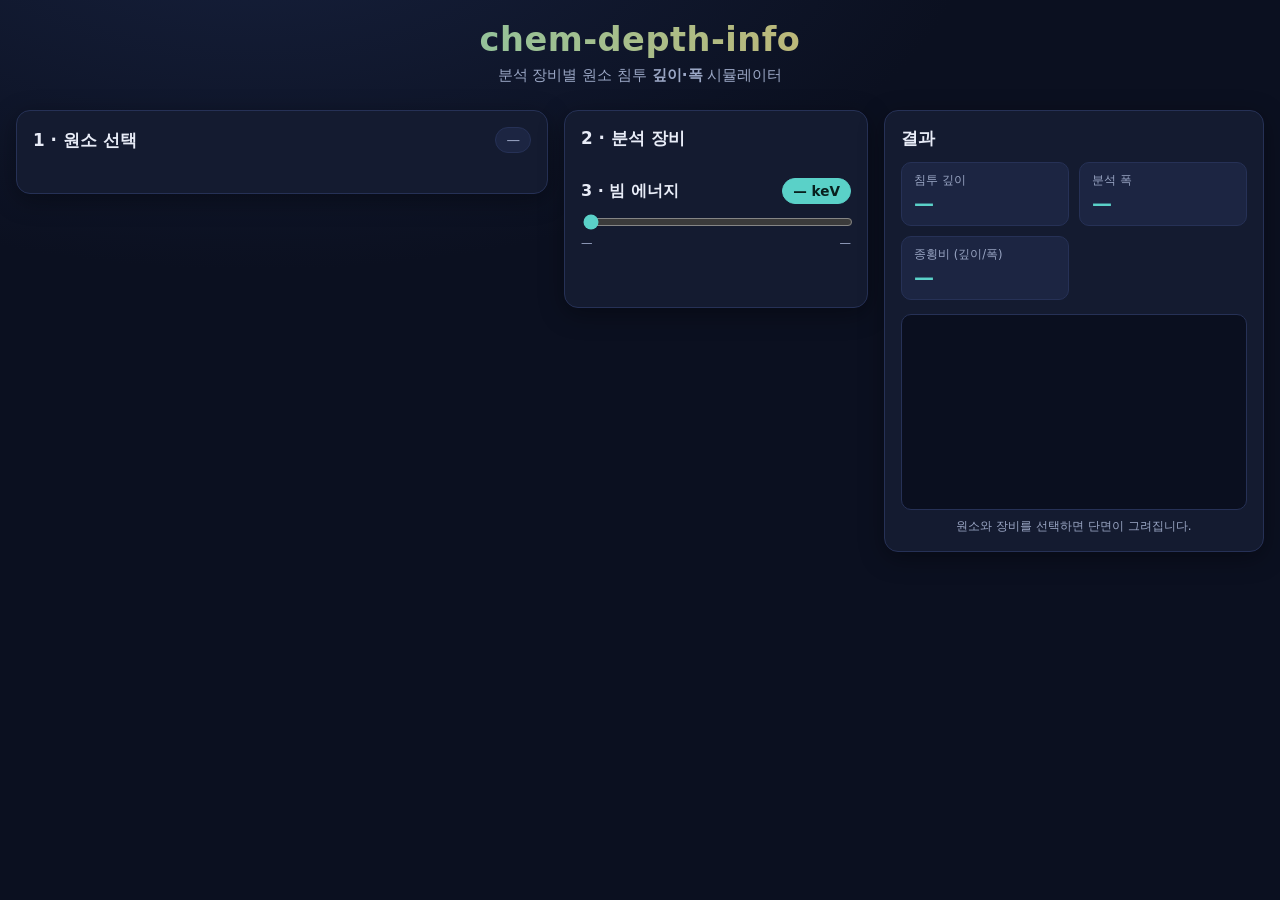
==== docs/index.html @ 16e29ca2 "Add a static GitHub Pages build of the depth simulator Port the Python penetration model to JavaScri" ====
<!DOCTYPE html>
<html lang="ko">
<head>
  <meta charset="utf-8" />
  <meta name="viewport" content="width=device-width, initial-scale=1, viewport-fit=cover" />
  <meta name="theme-color" content="#0b1020" />
  <title>chem-depth-info · 화학 분석 깊이 시뮬레이터</title>
  <script>
    (function () {
      var path = location.pathname;
      var dir = path.endsWith("/") ? path : path.replace(/\/[^/]*$/, "/");
      var base = document.createElement("base");
      base.href = dir;
      document.head.appendChild(base);
    })();
  </script>
  <link rel="stylesheet" href="css/style.css" />
</head>
<body>
  <header class="app-header">
    <h1>chem-depth-info</h1>
    <p class="tagline">분석 장비별 원소 침투 <strong>깊이·폭</strong> 시뮬레이터</p>
    <p id="load-error" class="equipment-desc" hidden></p>
  </header>

  <main class="layout">
    <section class="panel table-panel" aria-label="주기율표">
      <div class="panel-title">
        <h2>1 · 원소 선택</h2>
        <span id="selected-label" class="pill">—</span>
      </div>
      <div id="periodic-table" class="periodic-table" role="grid"></div>
      <ul class="legend" id="legend"></ul>
    </section>

    <section class="panel control-panel">
      <div class="panel-title"><h2>2 · 분석 장비</h2></div>
      <div id="equipment-list" class="equipment-list" role="radiogroup"></div>

      <div class="energy-block">
        <div class="energy-head">
          <h3>3 · 빔 에너지</h3>
          <span id="energy-readout" class="pill pill-accent">— keV</span>
        </div>
        <input type="range" id="energy-slider" min="0" max="1" step="0.01" value="0" />
        <div class="energy-scale"><span id="energy-min">—</span><span id="energy-max">—</span></div>
        <p id="equipment-desc" class="equipment-desc"></p>
      </div>
    </section>

    <section class="panel result-panel">
      <div class="panel-title"><h2>결과</h2></div>
      <div class="metrics">
        <div class="metric">
          <span class="metric-label">침투 깊이</span>
          <span class="metric-value" id="m-depth">—</span>
        </div>
        <div class="metric">
          <span class="metric-label">분석 폭</span>
          <span class="metric-value" id="m-width">—</span>
        </div>
        <div class="metric">
          <span class="metric-label">종횡비 (깊이/폭)</span>
          <span class="metric-value" id="m-aspect">—</span>
        </div>
        <div class="metric" id="crater-metric" hidden>
          <span class="metric-label">스퍼터 크레이터 깊이</span>
          <span class="metric-value" id="m-crater">—</span>
        </div>
      </div>
      <figure class="viz">
        <canvas id="viz-canvas" width="640" height="360" aria-label="단면 시각화"></canvas>
        <figcaption id="viz-caption">원소와 장비를 선택하면 단면이 그려집니다.</figcaption>
      </figure>
    </section>
  </main>

  <script src="js/simulation.js"></script>
  <script src="js/app.js"></script>
</body>
</html>
---- docs/css/style.css ----
:root {
  --bg: #0b1020;
  --bg-panel: #141b30;
  --bg-panel-2: #1c2542;
  --text: #e8ecf7;
  --text-dim: #9aa6c4;
  --accent: #5ad1c8;
  --accent-2: #f6a94b;
  --border: #263156;
  --shadow: 0 6px 24px rgba(0, 0, 0, 0.35);
  --radius: 14px;
}

* { box-sizing: border-box; }

body {
  margin: 0;
  font-family: system-ui, -apple-system, "Segoe UI", Roboto, "Noto Sans KR", sans-serif;
  background: radial-gradient(1200px 600px at 20% -10%, #16203c 0%, var(--bg) 60%);
  color: var(--text);
  min-height: 100vh;
  -webkit-text-size-adjust: 100%;
}

.app-header {
  padding: 20px 20px 8px;
  text-align: center;
}
.app-header h1 {
  margin: 0;
  font-size: clamp(1.4rem, 3vw, 2.1rem);
  letter-spacing: 0.5px;
  background: linear-gradient(90deg, var(--accent), var(--accent-2));
  -webkit-background-clip: text;
  background-clip: text;
  color: transparent;
}
.tagline { margin: 6px 0 0; color: var(--text-dim); font-size: 0.95rem; }

.layout {
  display: grid;
  grid-template-columns: minmax(0, 1.4fr) minmax(260px, 0.8fr) minmax(300px, 1fr);
  gap: 16px;
  padding: 16px;
  max-width: 1500px;
  margin: 0 auto;
  align-items: start;
}

.panel {
  background: var(--bg-panel);
  border: 1px solid var(--border);
  border-radius: var(--radius);
  padding: 16px;
  box-shadow: var(--shadow);
}
.panel-title {
  display: flex;
  align-items: center;
  justify-content: space-between;
  margin-bottom: 12px;
}
.panel-title h2 { margin: 0; font-size: 1.05rem; color: var(--text); }
.panel-title h3, .energy-head h3 { margin: 0; font-size: 1rem; }

.pill {
  font-size: 0.85rem;
  padding: 4px 10px;
  border-radius: 999px;
  background: var(--bg-panel-2);
  border: 1px solid var(--border);
  color: var(--text-dim);
}
.pill-accent { color: #08201e; background: var(--accent); border-color: var(--accent); font-weight: 600; }

/* Periodic table */
.periodic-table {
  display: grid;
  grid-template-columns: repeat(18, minmax(0, 1fr));
  grid-auto-rows: 1fr;
  gap: 3px;
}
.element {
  position: relative;
  aspect-ratio: 1 / 1;
  border: 1px solid rgba(255, 255, 255, 0.08);
  border-radius: 5px;
  background: var(--cat, #ced4da);
  color: #0b1020;
  cursor: pointer;
  padding: 2px;
  font-weight: 600;
  display: flex;
  flex-direction: column;
  justify-content: center;
  align-items: center;
  transition: transform 0.08s ease, box-shadow 0.08s ease, outline-color 0.08s;
  outline: 2px solid transparent;
  min-width: 0;
}
.element:hover { transform: translateY(-2px); box-shadow: 0 4px 12px rgba(0,0,0,0.4); z-index: 2; }
.element.selected { outline-color: #fff; transform: translateY(-2px); box-shadow: 0 0 0 2px var(--accent-2); z-index: 3; }
.element .num { position: absolute; top: 2px; left: 4px; font-size: 0.5rem; opacity: 0.75; }
.element .sym { font-size: clamp(0.6rem, 1.1vw, 1rem); line-height: 1; }

/* Category colors */
.cat-nonmetals { --cat: #7ee787; }
.cat-noble-gases { --cat: #a5d8ff; }
.cat-alkali-metals { --cat: #ffa8a8; }
.cat-alkaline-earth-metals { --cat: #ffd8a8; }
.cat-metalloids { --cat: #b2f2bb; }
.cat-halogens { --cat: #99e9f2; }
.cat-post-transition-metals { --cat: #bac8ff; }
.cat-transition-metals { --cat: #ffec99; }
.cat-lanthanides { --cat: #eebefa; }
.cat-actinides { --cat: #fcc2d7; }
.cat-unknown { --cat: #ced4da; }

.legend {
  list-style: none;
  display: flex;
  flex-wrap: wrap;
  gap: 6px 12px;
  padding: 12px 0 0;
  margin: 0;
  font-size: 0.72rem;
  color: var(--text-dim);
}
.legend li { display: flex; align-items: center; gap: 5px; }
.legend .swatch { width: 12px; height: 12px; border-radius: 3px; background: var(--cat); }

/* Equipment */
.equipment-list { display: flex; flex-direction: column; gap: 8px; }
.equipment-btn {
  text-align: left;
  border: 1px solid var(--border);
  background: var(--bg-panel-2);
  color: var(--text);
  border-radius: 10px;
  padding: 10px 12px;
  cursor: pointer;
  transition: border-color 0.1s, background 0.1s;
}
.equipment-btn:hover { border-color: var(--accent); }
.equipment-btn.active { border-color: var(--accent); background: #1f3a44; box-shadow: inset 0 0 0 1px var(--accent); }
.equipment-btn .eq-name { font-weight: 700; }
.equipment-btn .eq-full { display: block; font-size: 0.72rem; color: var(--text-dim); margin-top: 2px; }
.equipment-btn .eq-probe {
  float: right;
  font-size: 0.65rem;
  text-transform: uppercase;
  letter-spacing: 0.5px;
  color: var(--accent);
}

.energy-block { margin-top: 16px; }
.energy-head { display: flex; align-items: center; justify-content: space-between; margin-bottom: 8px; }
#energy-slider { width: 100%; accent-color: var(--accent); }
.energy-scale { display: flex; justify-content: space-between; font-size: 0.72rem; color: var(--text-dim); margin-top: 2px; }
.equipment-desc { font-size: 0.8rem; color: var(--text-dim); margin: 10px 0 0; min-height: 2.4em; }

/* Results */
.metrics { display: grid; grid-template-columns: 1fr 1fr; gap: 10px; }
.metric {
  background: var(--bg-panel-2);
  border: 1px solid var(--border);
  border-radius: 10px;
  padding: 10px 12px;
}
.metric-label { display: block; font-size: 0.72rem; color: var(--text-dim); }
.metric-value { display: block; font-size: 1.25rem; font-weight: 700; margin-top: 3px; color: var(--accent); }

.viz { margin: 14px 0 0; }
#viz-canvas { width: 100%; height: auto; background: #0a0f1f; border: 1px solid var(--border); border-radius: 10px; display: block; }
#viz-caption { font-size: 0.75rem; color: var(--text-dim); margin-top: 8px; text-align: center; }

/* Responsive: tablet */
@media (max-width: 1100px) {
  .layout { grid-template-columns: 1fr 1fr; }
  .table-panel { grid-column: 1 / -1; }
}

/* Responsive: mobile */
@media (max-width: 720px) {
  .layout { grid-template-columns: 1fr; padding: 10px; gap: 12px; }
  .periodic-table { gap: 2px; }
  .element .num { font-size: 0.42rem; }
  .metrics { grid-template-columns: 1fr 1fr; }
}
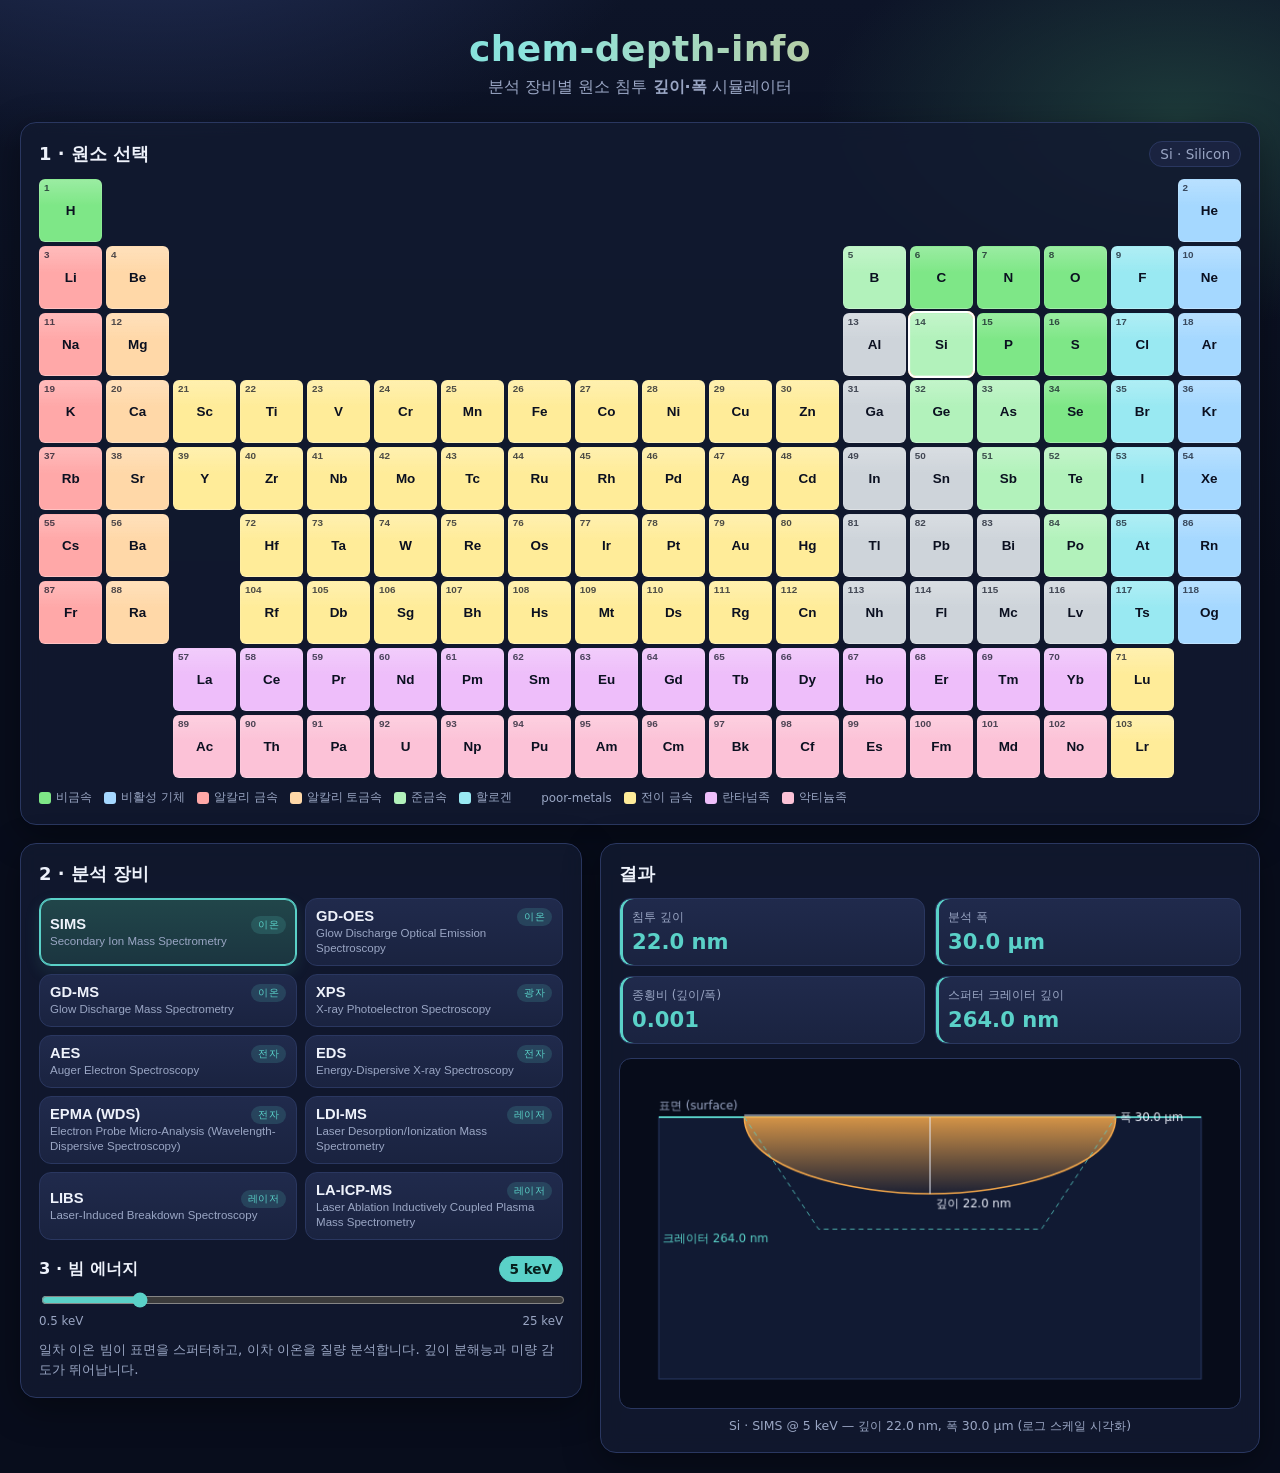
==== commit 90e4510a: "Add EDS, GD-MS, LDI-MS, LIBS, LA-ICP-MS with shot controls EPMA is labeled as WDS, Streamlit element" ====
--- a/docs/index.html
+++ b/docs/index.html
@@ -3,7 +3,7 @@
 <head>
   <meta charset="utf-8" />
   <meta name="viewport" content="width=device-width, initial-scale=1, viewport-fit=cover" />
-  <meta name="theme-color" content="#0b1020" />
+  <meta name="theme-color" content="#080d1c" />
   <title>chem-depth-info · 화학 분석 깊이 시뮬레이터</title>
   <script>
     (function () {
@@ -39,13 +39,23 @@
 
       <div class="energy-block">
         <div class="energy-head">
-          <h3>3 · 빔 에너지</h3>
+          <h3 id="energy-title">3 · 빔 에너지</h3>
           <span id="energy-readout" class="pill pill-accent">— keV</span>
         </div>
         <input type="range" id="energy-slider" min="0" max="1" step="0.01" value="0" />
         <div class="energy-scale"><span id="energy-min">—</span><span id="energy-max">—</span></div>
-        <p id="equipment-desc" class="equipment-desc"></p>
       </div>
+
+      <div class="shots-block" id="shots-block" hidden>
+        <div class="energy-head">
+          <h3>4 · Shot 수</h3>
+          <span id="shots-readout" class="pill pill-accent">—</span>
+        </div>
+        <input type="range" id="shots-slider" min="1" max="100" step="1" value="1" />
+        <div class="energy-scale"><span id="shots-min">—</span><span id="shots-max">—</span></div>
+      </div>
+
+      <p id="equipment-desc" class="equipment-desc"></p>
     </section>
 
     <section class="panel result-panel">
@@ -63,8 +73,12 @@
           <span class="metric-label">종횡비 (깊이/폭)</span>
           <span class="metric-value" id="m-aspect">—</span>
         </div>
+        <div class="metric" id="shots-metric" hidden>
+          <span class="metric-label">Shot 수</span>
+          <span class="metric-value" id="m-shots">—</span>
+        </div>
         <div class="metric" id="crater-metric" hidden>
-          <span class="metric-label">스퍼터 크레이터 깊이</span>
+          <span class="metric-label" id="crater-label">크레이터 깊이</span>
           <span class="metric-value" id="m-crater">—</span>
         </div>
       </div>
--- a/docs/css/style.css
+++ b/docs/css/style.css
@@ -1,109 +1,146 @@
 :root {
-  --bg: #0b1020;
-  --bg-panel: #141b30;
-  --bg-panel-2: #1c2542;
-  --text: #e8ecf7;
+  --bg: #080d1c;
+  --bg-panel: rgba(18, 26, 48, 0.86);
+  --bg-panel-2: #1a2340;
+  --text: #eef2fb;
   --text-dim: #9aa6c4;
   --accent: #5ad1c8;
   --accent-2: #f6a94b;
-  --border: #263156;
-  --shadow: 0 6px 24px rgba(0, 0, 0, 0.35);
-  --radius: 14px;
+  --accent-soft: rgba(90, 209, 200, 0.16);
+  --border: #2a3760;
+  --shadow: 0 10px 36px rgba(0, 0, 0, 0.38);
+  --radius: 16px;
+  --ink: #0b1020;
+  --font: clamp(13px, 1.45vw, 16px);
 }
 
 * { box-sizing: border-box; }
 
+html {
+  font-size: var(--font);
+  -webkit-text-size-adjust: 100%;
+}
+
 body {
   margin: 0;
   font-family: system-ui, -apple-system, "Segoe UI", Roboto, "Noto Sans KR", sans-serif;
-  background: radial-gradient(1200px 600px at 20% -10%, #16203c 0%, var(--bg) 60%);
+  background:
+    radial-gradient(900px 480px at 12% -8%, #24315a 0%, transparent 58%),
+    radial-gradient(720px 420px at 92% 8%, #1d3a3a 0%, transparent 50%),
+    linear-gradient(180deg, #0d1428 0%, var(--bg) 40%);
   color: var(--text);
   min-height: 100vh;
-  -webkit-text-size-adjust: 100%;
 }
 
 .app-header {
-  padding: 20px 20px 8px;
+  padding: clamp(16px, 2.4vw, 28px) 20px 4px;
   text-align: center;
 }
 .app-header h1 {
   margin: 0;
-  font-size: clamp(1.4rem, 3vw, 2.1rem);
-  letter-spacing: 0.5px;
-  background: linear-gradient(90deg, var(--accent), var(--accent-2));
+  font-size: clamp(1.35rem, 3.4vw, 2.25rem);
+  letter-spacing: 0.4px;
+  background: linear-gradient(90deg, var(--accent), #8ee4de 42%, var(--accent-2));
   -webkit-background-clip: text;
   background-clip: text;
   color: transparent;
 }
-.tagline { margin: 6px 0 0; color: var(--text-dim); font-size: 0.95rem; }
+.tagline {
+  margin: 8px 0 0;
+  color: var(--text-dim);
+  font-size: clamp(0.82rem, 1.6vw, 1rem);
+}
 
 .layout {
   display: grid;
-  grid-template-columns: minmax(0, 1.4fr) minmax(260px, 0.8fr) minmax(300px, 1fr);
-  gap: 16px;
-  padding: 16px;
-  max-width: 1500px;
+  grid-template-columns: minmax(280px, 0.92fr) minmax(320px, 1.08fr);
+  gap: clamp(12px, 1.6vw, 18px);
+  padding: clamp(10px, 1.8vw, 20px);
+  max-width: 1520px;
   margin: 0 auto;
   align-items: start;
 }
+.table-panel { grid-column: 1 / -1; }
 
 .panel {
   background: var(--bg-panel);
   border: 1px solid var(--border);
   border-radius: var(--radius);
-  padding: 16px;
+  padding: clamp(12px, 1.6vw, 18px);
   box-shadow: var(--shadow);
+  backdrop-filter: blur(10px);
 }
 .panel-title {
   display: flex;
   align-items: center;
   justify-content: space-between;
+  gap: 10px;
   margin-bottom: 12px;
 }
-.panel-title h2 { margin: 0; font-size: 1.05rem; color: var(--text); }
-.panel-title h3, .energy-head h3 { margin: 0; font-size: 1rem; }
+.panel-title h2 {
+  margin: 0;
+  font-size: clamp(0.95rem, 1.6vw, 1.12rem);
+  color: var(--text);
+}
+.panel-title h3, .energy-head h3 {
+  margin: 0;
+  font-size: clamp(0.9rem, 1.5vw, 1.02rem);
+}
 
 .pill {
-  font-size: 0.85rem;
+  font-size: clamp(0.72rem, 1.2vw, 0.85rem);
   padding: 4px 10px;
   border-radius: 999px;
   background: var(--bg-panel-2);
   border: 1px solid var(--border);
   color: var(--text-dim);
-}
-.pill-accent { color: #08201e; background: var(--accent); border-color: var(--accent); font-weight: 600; }
-
-/* Periodic table */
+  white-space: nowrap;
+}
+.pill-accent {
+  color: #08201e;
+  background: var(--accent);
+  border-color: var(--accent);
+  font-weight: 700;
+}
+
 .periodic-table {
   display: grid;
   grid-template-columns: repeat(18, minmax(0, 1fr));
   grid-auto-rows: 1fr;
-  gap: 3px;
+  gap: clamp(2px, 0.28vw, 4px);
 }
 .element {
   position: relative;
   aspect-ratio: 1 / 1;
-  border: 1px solid rgba(255, 255, 255, 0.08);
-  border-radius: 5px;
-  background: var(--cat, #ced4da);
-  color: #0b1020;
+  border: 1px solid rgba(255, 255, 255, 0.1);
+  border-radius: 6px;
+  background:
+    linear-gradient(180deg, rgba(255,255,255,0.22), transparent 42%),
+    var(--cat, #ced4da);
+  color: var(--ink);
   cursor: pointer;
   padding: 2px;
-  font-weight: 600;
+  font-weight: 700;
   display: flex;
   flex-direction: column;
   justify-content: center;
   align-items: center;
-  transition: transform 0.08s ease, box-shadow 0.08s ease, outline-color 0.08s;
+  transition: transform 0.1s ease, box-shadow 0.1s ease;
   outline: 2px solid transparent;
   min-width: 0;
 }
-.element:hover { transform: translateY(-2px); box-shadow: 0 4px 12px rgba(0,0,0,0.4); z-index: 2; }
-.element.selected { outline-color: #fff; transform: translateY(-2px); box-shadow: 0 0 0 2px var(--accent-2); z-index: 3; }
-.element .num { position: absolute; top: 2px; left: 4px; font-size: 0.5rem; opacity: 0.75; }
-.element .sym { font-size: clamp(0.6rem, 1.1vw, 1rem); line-height: 1; }
-
-/* Category colors */
+.element:hover { transform: translateY(-2px); box-shadow: 0 6px 14px rgba(0,0,0,0.35); z-index: 2; }
+.element.selected { outline-color: #fff; box-shadow: 0 0 0 2px var(--accent-2); z-index: 3; }
+.element .num {
+  position: absolute;
+  top: 2px;
+  left: 4px;
+  font-size: clamp(0.38rem, 0.72vw, 0.62rem);
+  opacity: 0.72;
+  font-weight: 600;
+}
+.element .sym { font-size: clamp(0.52rem, 1.25vw, 1.05rem); line-height: 1; }
+
 .cat-nonmetals { --cat: #7ee787; }
 .cat-noble-gases { --cat: #a5d8ff; }
 .cat-alkali-metals { --cat: #ffa8a8; }
@@ -123,67 +160,101 @@
   gap: 6px 12px;
   padding: 12px 0 0;
   margin: 0;
-  font-size: 0.72rem;
+  font-size: clamp(0.64rem, 1.1vw, 0.74rem);
   color: var(--text-dim);
 }
 .legend li { display: flex; align-items: center; gap: 5px; }
 .legend .swatch { width: 12px; height: 12px; border-radius: 3px; background: var(--cat); }
 
-/* Equipment */
-.equipment-list { display: flex; flex-direction: column; gap: 8px; }
+.equipment-list {
+  display: grid;
+  grid-template-columns: repeat(2, minmax(0, 1fr));
+  gap: 8px;
+}
 .equipment-btn {
   text-align: left;
   border: 1px solid var(--border);
-  background: var(--bg-panel-2);
+  background: linear-gradient(180deg, #202a4c, var(--bg-panel-2));
   color: var(--text);
-  border-radius: 10px;
-  padding: 10px 12px;
+  border-radius: 12px;
+  padding: 9px 10px;
   cursor: pointer;
-  transition: border-color 0.1s, background 0.1s;
-}
-.equipment-btn:hover { border-color: var(--accent); }
-.equipment-btn.active { border-color: var(--accent); background: #1f3a44; box-shadow: inset 0 0 0 1px var(--accent); }
-.equipment-btn .eq-name { font-weight: 700; }
-.equipment-btn .eq-full { display: block; font-size: 0.72rem; color: var(--text-dim); margin-top: 2px; }
+  transition: border-color 0.12s, transform 0.12s, background 0.12s;
+  min-width: 0;
+}
+.equipment-btn:hover { border-color: var(--accent); transform: translateY(-1px); }
+.equipment-btn.active {
+  border-color: var(--accent);
+  background: linear-gradient(180deg, #21464a, #1b3540);
+  box-shadow: inset 0 0 0 1px var(--accent), 0 6px 16px rgba(90, 209, 200, 0.12);
+}
+.equipment-btn .eq-name { font-weight: 750; font-size: clamp(0.78rem, 1.2vw, 0.92rem); }
+.equipment-btn .eq-full {
+  display: block;
+  font-size: clamp(0.62rem, 1vw, 0.72rem);
+  color: var(--text-dim);
+  margin-top: 2px;
+  line-height: 1.3;
+}
 .equipment-btn .eq-probe {
   float: right;
-  font-size: 0.65rem;
+  font-size: 0.62rem;
   text-transform: uppercase;
-  letter-spacing: 0.5px;
+  letter-spacing: 0.4px;
   color: var(--accent);
-}
-
-.energy-block { margin-top: 16px; }
+  background: var(--accent-soft);
+  border-radius: 999px;
+  padding: 2px 7px;
+}
+
+.energy-block, .shots-block { margin-top: 16px; }
 .energy-head { display: flex; align-items: center; justify-content: space-between; margin-bottom: 8px; }
-#energy-slider { width: 100%; accent-color: var(--accent); }
-.energy-scale { display: flex; justify-content: space-between; font-size: 0.72rem; color: var(--text-dim); margin-top: 2px; }
-.equipment-desc { font-size: 0.8rem; color: var(--text-dim); margin: 10px 0 0; min-height: 2.4em; }
-
-/* Results */
+#energy-slider, #shots-slider { width: 100%; accent-color: var(--accent); }
+.energy-scale { display: flex; justify-content: space-between; font-size: clamp(0.64rem, 1.05vw, 0.74rem); color: var(--text-dim); margin-top: 2px; }
+.equipment-desc { font-size: clamp(0.74rem, 1.2vw, 0.84rem); color: var(--text-dim); margin: 12px 0 0; line-height: 1.45; }
+
 .metrics { display: grid; grid-template-columns: 1fr 1fr; gap: 10px; }
 .metric {
-  background: var(--bg-panel-2);
-  border: 1px solid var(--border);
-  border-radius: 10px;
-  padding: 10px 12px;
-}
-.metric-label { display: block; font-size: 0.72rem; color: var(--text-dim); }
-.metric-value { display: block; font-size: 1.25rem; font-weight: 700; margin-top: 3px; color: var(--accent); }
+  background: linear-gradient(180deg, #202a4c, var(--bg-panel-2));
+  border: 1px solid var(--border);
+  border-radius: 12px;
+  padding: 11px 12px;
+  box-shadow: inset 3px 0 0 var(--accent);
+}
+.metric-label { display: block; font-size: clamp(0.64rem, 1.05vw, 0.74rem); color: var(--text-dim); }
+.metric-value {
+  display: block;
+  font-size: clamp(1.02rem, 2vw, 1.32rem);
+  font-weight: 750;
+  margin-top: 3px;
+  color: var(--accent);
+}
 
 .viz { margin: 14px 0 0; }
-#viz-canvas { width: 100%; height: auto; background: #0a0f1f; border: 1px solid var(--border); border-radius: 10px; display: block; }
-#viz-caption { font-size: 0.75rem; color: var(--text-dim); margin-top: 8px; text-align: center; }
-
-/* Responsive: tablet */
+#viz-canvas { width: 100%; height: auto; background: #070c1a; border: 1px solid var(--border); border-radius: 12px; display: block; }
+#viz-caption { font-size: clamp(0.68rem, 1.1vw, 0.78rem); color: var(--text-dim); margin-top: 8px; text-align: center; line-height: 1.4; }
+
+.result-panel { position: sticky; top: 12px; }
+
 @media (max-width: 1100px) {
   .layout { grid-template-columns: 1fr 1fr; }
   .table-panel { grid-column: 1 / -1; }
-}
-
-/* Responsive: mobile */
+  .result-panel { position: static; }
+}
+
 @media (max-width: 720px) {
   .layout { grid-template-columns: 1fr; padding: 10px; gap: 12px; }
-  .periodic-table { gap: 2px; }
-  .element .num { font-size: 0.42rem; }
+  .periodic-table { gap: 1.5px; }
+  .element { border-radius: 4px; }
+  .element .num { display: none; }
+  .element .sym { font-size: clamp(0.42rem, 2.5vw, 0.7rem); }
+  .equipment-list { grid-template-columns: 1fr; }
+  .equipment-btn .eq-full { display: none; }
   .metrics { grid-template-columns: 1fr 1fr; }
-}
+  .app-header { padding-bottom: 0; }
+}
+
+@media (min-width: 1280px) {
+  .element .sym { font-size: clamp(0.82rem, 1.05vw, 1.08rem); }
+  .element .num { font-size: 0.62rem; }
+}
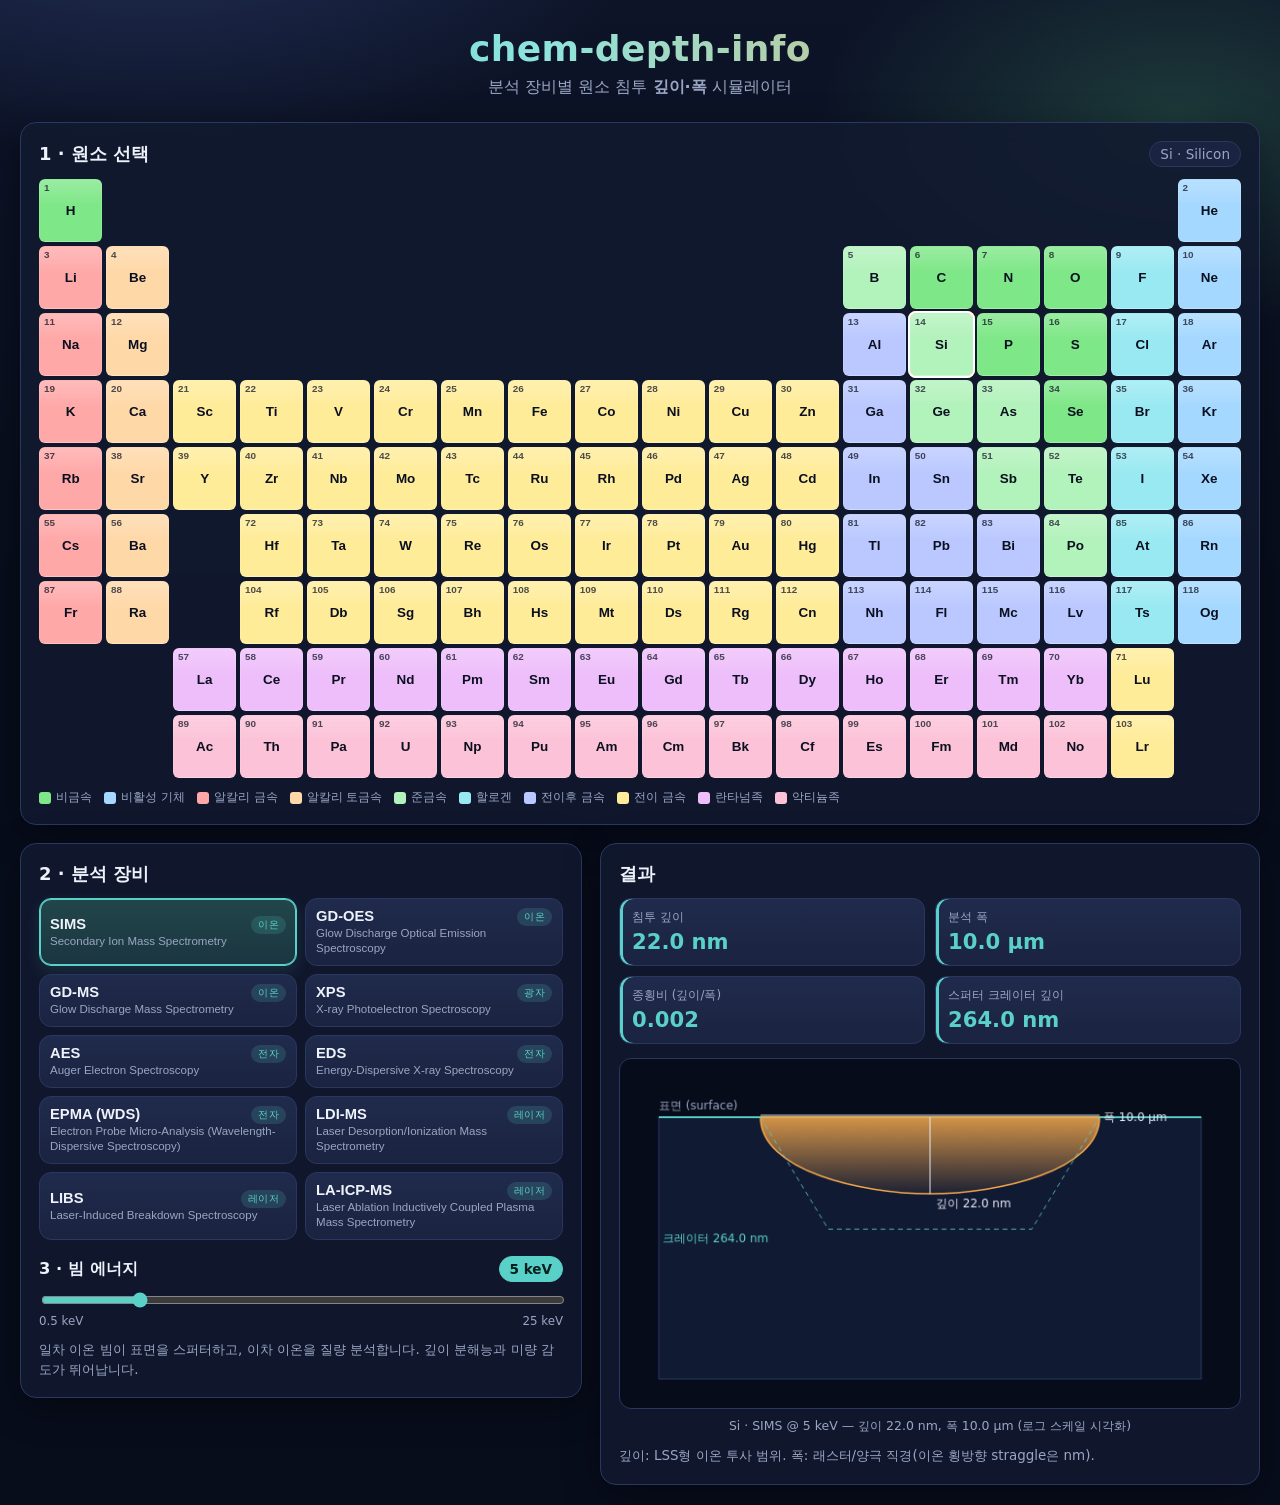
==== commit b0ab840a: "Tighten analysis widths to routine spots and document the theory Electron width is now a Castaing pe" ====
--- a/docs/index.html
+++ b/docs/index.html
@@ -85,6 +85,7 @@
       <figure class="viz">
         <canvas id="viz-canvas" width="640" height="360" aria-label="단면 시각화"></canvas>
         <figcaption id="viz-caption">원소와 장비를 선택하면 단면이 그려집니다.</figcaption>
+        <p id="model-note" class="equipment-desc"></p>
       </figure>
     </section>
   </main>
--- a/docs/css/style.css
+++ b/docs/css/style.css
@@ -147,7 +147,7 @@
 .cat-alkaline-earth-metals { --cat: #ffd8a8; }
 .cat-metalloids { --cat: #b2f2bb; }
 .cat-halogens { --cat: #99e9f2; }
-.cat-post-transition-metals { --cat: #bac8ff; }
+.cat-post-transition-metals, .cat-poor-metals { --cat: #bac8ff; }
 .cat-transition-metals { --cat: #ffec99; }
 .cat-lanthanides { --cat: #eebefa; }
 .cat-actinides { --cat: #fcc2d7; }
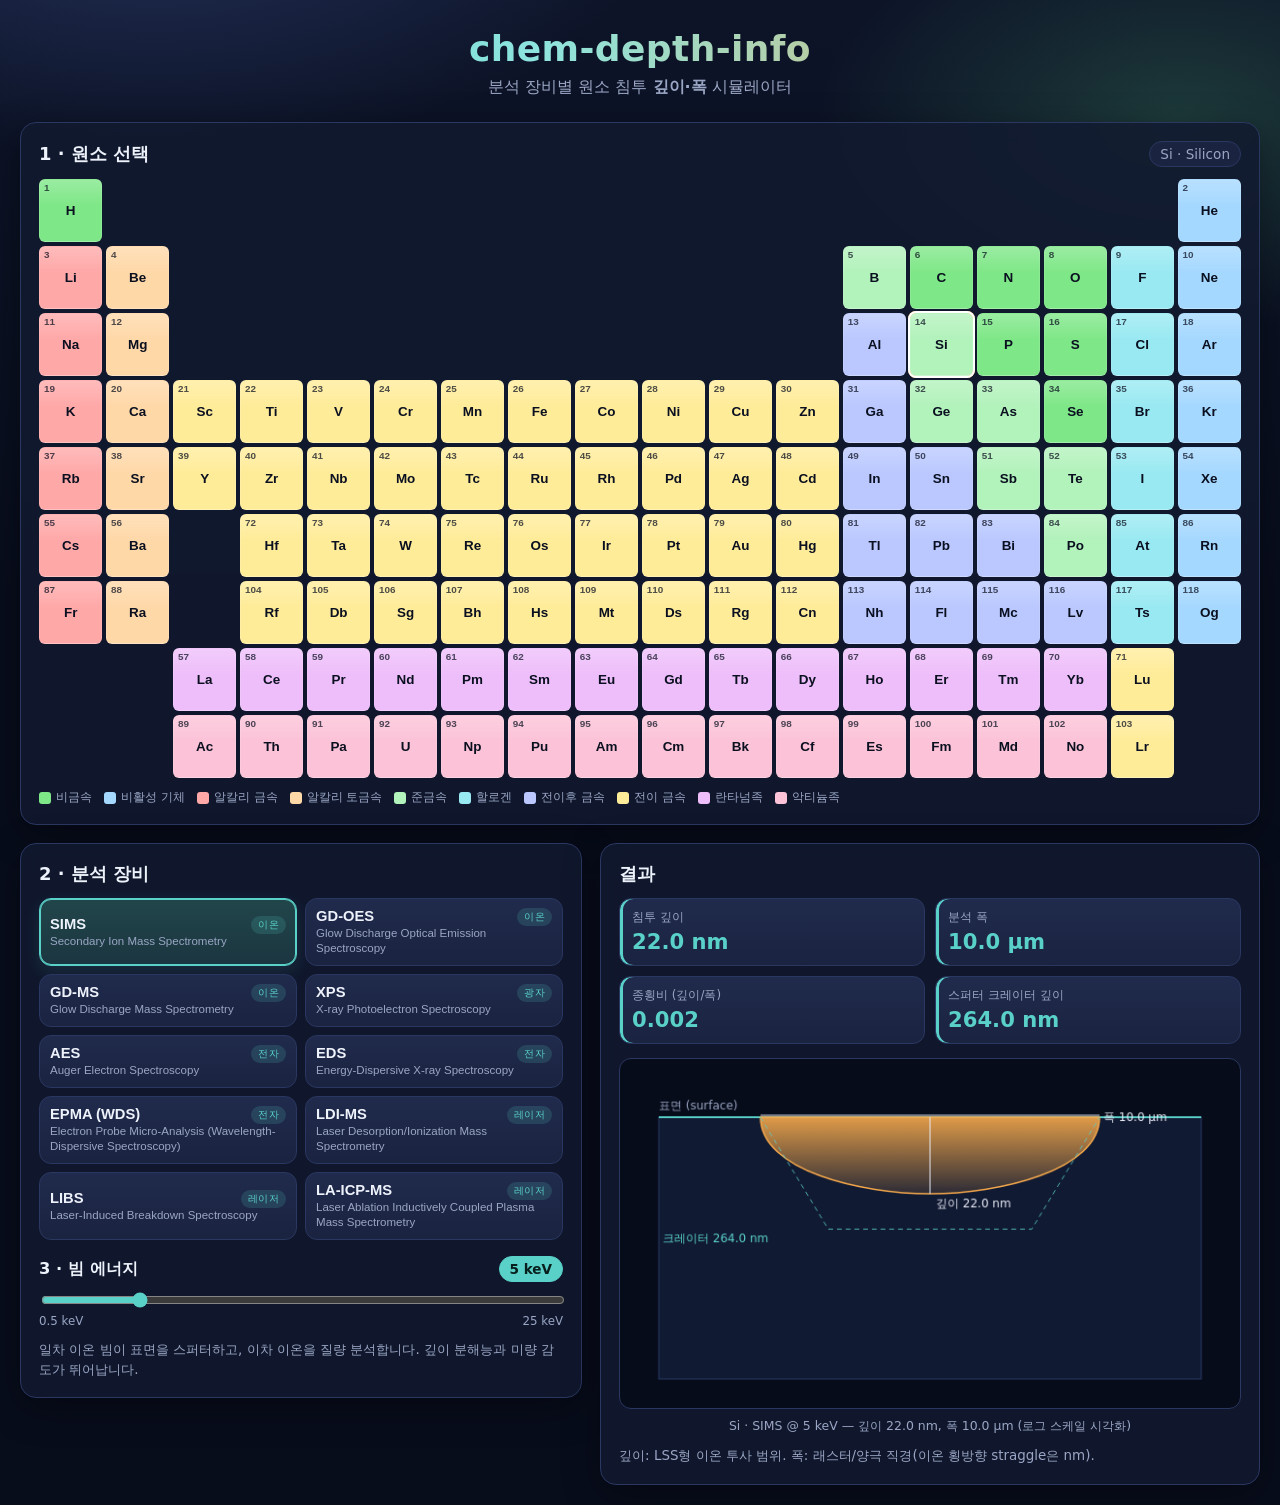
==== commit 9df8cccd: "Draw EDS and EPMA as a pear and set laser width to the beam X-ray interaction depth is the Kanaya–Ok" ====
--- a/docs/index.html
+++ b/docs/index.html
@@ -62,11 +62,11 @@
       <div class="panel-title"><h2>결과</h2></div>
       <div class="metrics">
         <div class="metric">
-          <span class="metric-label">침투 깊이</span>
+          <span class="metric-label" id="m-depth-label">침투 깊이</span>
           <span class="metric-value" id="m-depth">—</span>
         </div>
         <div class="metric">
-          <span class="metric-label">분석 폭</span>
+          <span class="metric-label" id="m-width-label">분석 폭</span>
           <span class="metric-value" id="m-width">—</span>
         </div>
         <div class="metric">
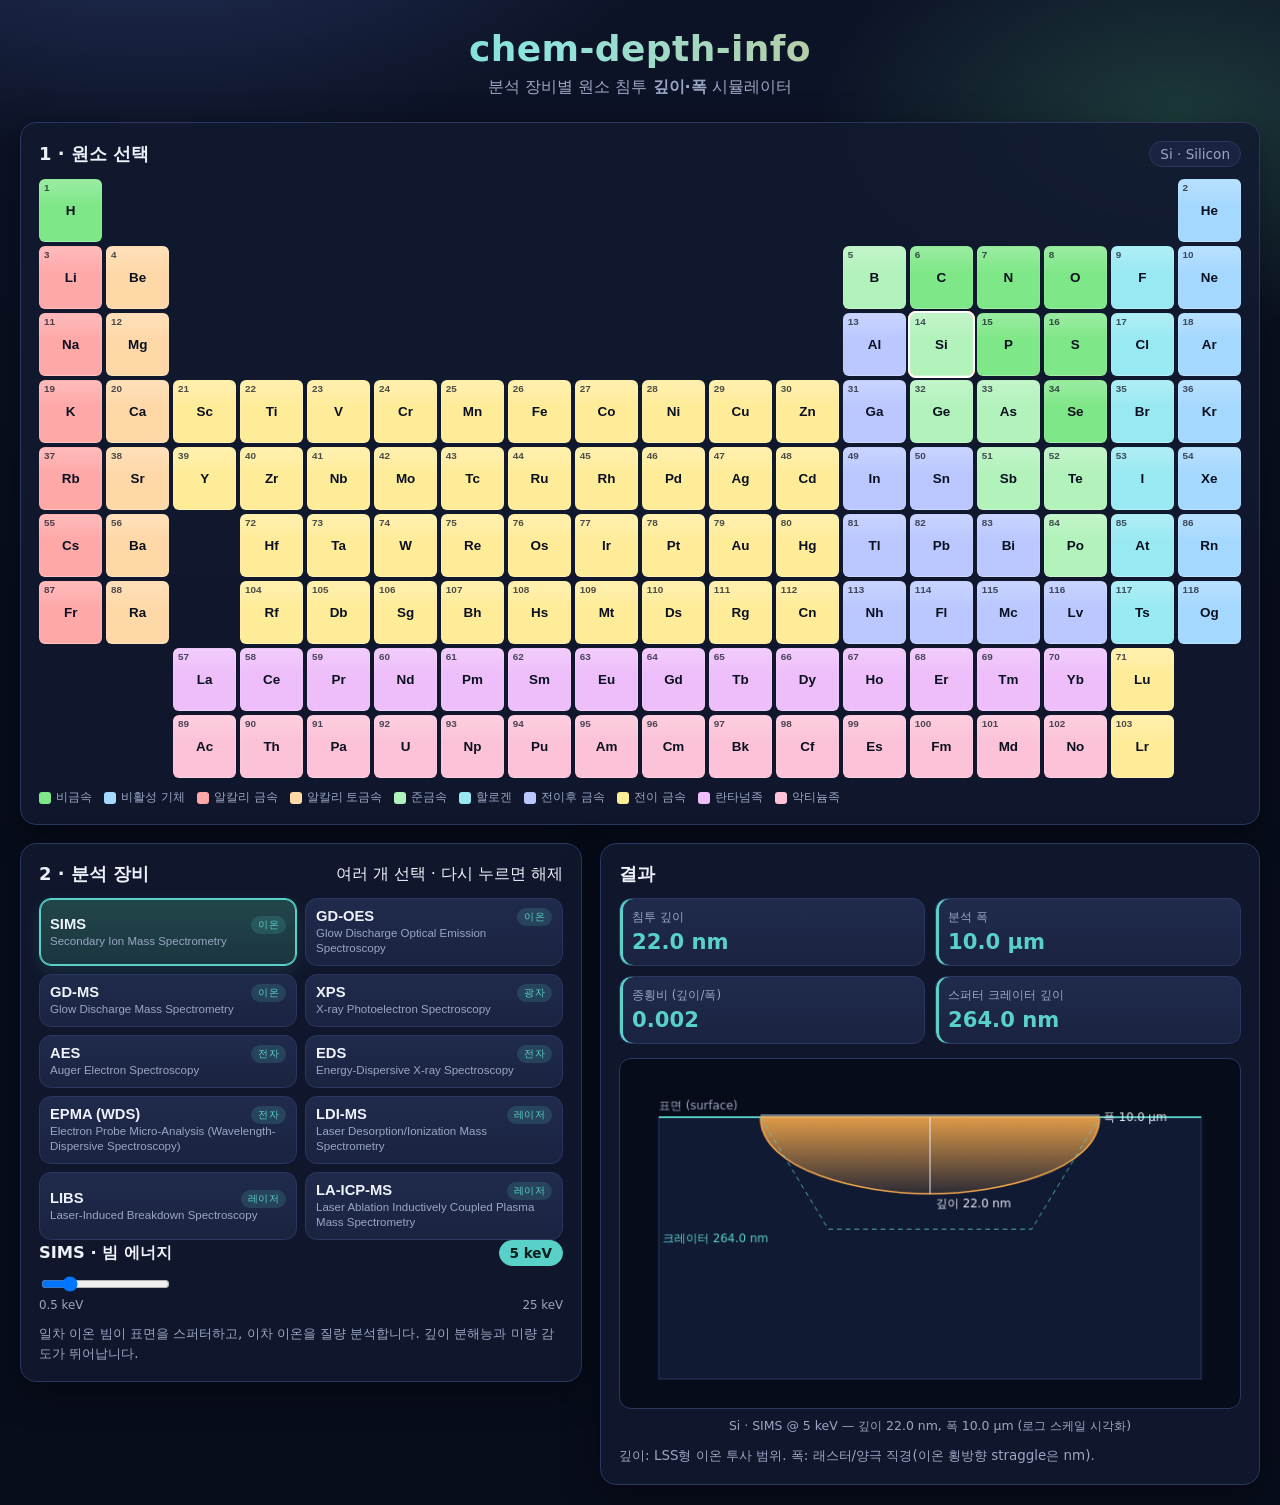
==== commit 596e9520: "Keep the page still and compare several instruments on one scale. Element and equipment choices are " ====
--- a/docs/index.html
+++ b/docs/index.html
@@ -34,33 +34,18 @@
     </section>
 
     <section class="panel control-panel">
-      <div class="panel-title"><h2>2 · 분석 장비</h2></div>
-      <div id="equipment-list" class="equipment-list" role="radiogroup"></div>
-
-      <div class="energy-block">
-        <div class="energy-head">
-          <h3 id="energy-title">3 · 빔 에너지</h3>
-          <span id="energy-readout" class="pill pill-accent">— keV</span>
-        </div>
-        <input type="range" id="energy-slider" min="0" max="1" step="0.01" value="0" />
-        <div class="energy-scale"><span id="energy-min">—</span><span id="energy-max">—</span></div>
+      <div class="panel-title">
+        <h2>2 · 분석 장비</h2>
+        <span class="hint">여러 개 선택 · 다시 누르면 해제</span>
       </div>
-
-      <div class="shots-block" id="shots-block" hidden>
-        <div class="energy-head">
-          <h3>4 · Shot 수</h3>
-          <span id="shots-readout" class="pill pill-accent">—</span>
-        </div>
-        <input type="range" id="shots-slider" min="1" max="100" step="1" value="1" />
-        <div class="energy-scale"><span id="shots-min">—</span><span id="shots-max">—</span></div>
-      </div>
-
+      <div id="equipment-list" class="equipment-list" role="group"></div>
+      <div id="control-stack"></div>
       <p id="equipment-desc" class="equipment-desc"></p>
     </section>
 
     <section class="panel result-panel">
       <div class="panel-title"><h2>결과</h2></div>
-      <div class="metrics">
+      <div class="metrics" id="metrics">
         <div class="metric">
           <span class="metric-label" id="m-depth-label">침투 깊이</span>
           <span class="metric-value" id="m-depth">—</span>
@@ -82,6 +67,7 @@
           <span class="metric-value" id="m-crater">—</span>
         </div>
       </div>
+      <ul id="compare-legend" class="compare-legend" hidden></ul>
       <figure class="viz">
         <canvas id="viz-canvas" width="640" height="360" aria-label="단면 시각화"></canvas>
         <figcaption id="viz-caption">원소와 장비를 선택하면 단면이 그려집니다.</figcaption>
@@ -91,6 +77,7 @@
   </main>
 
   <script src="js/simulation.js"></script>
+  <script src="js/workspace.js"></script>
   <script src="js/app.js"></script>
 </body>
 </html>
